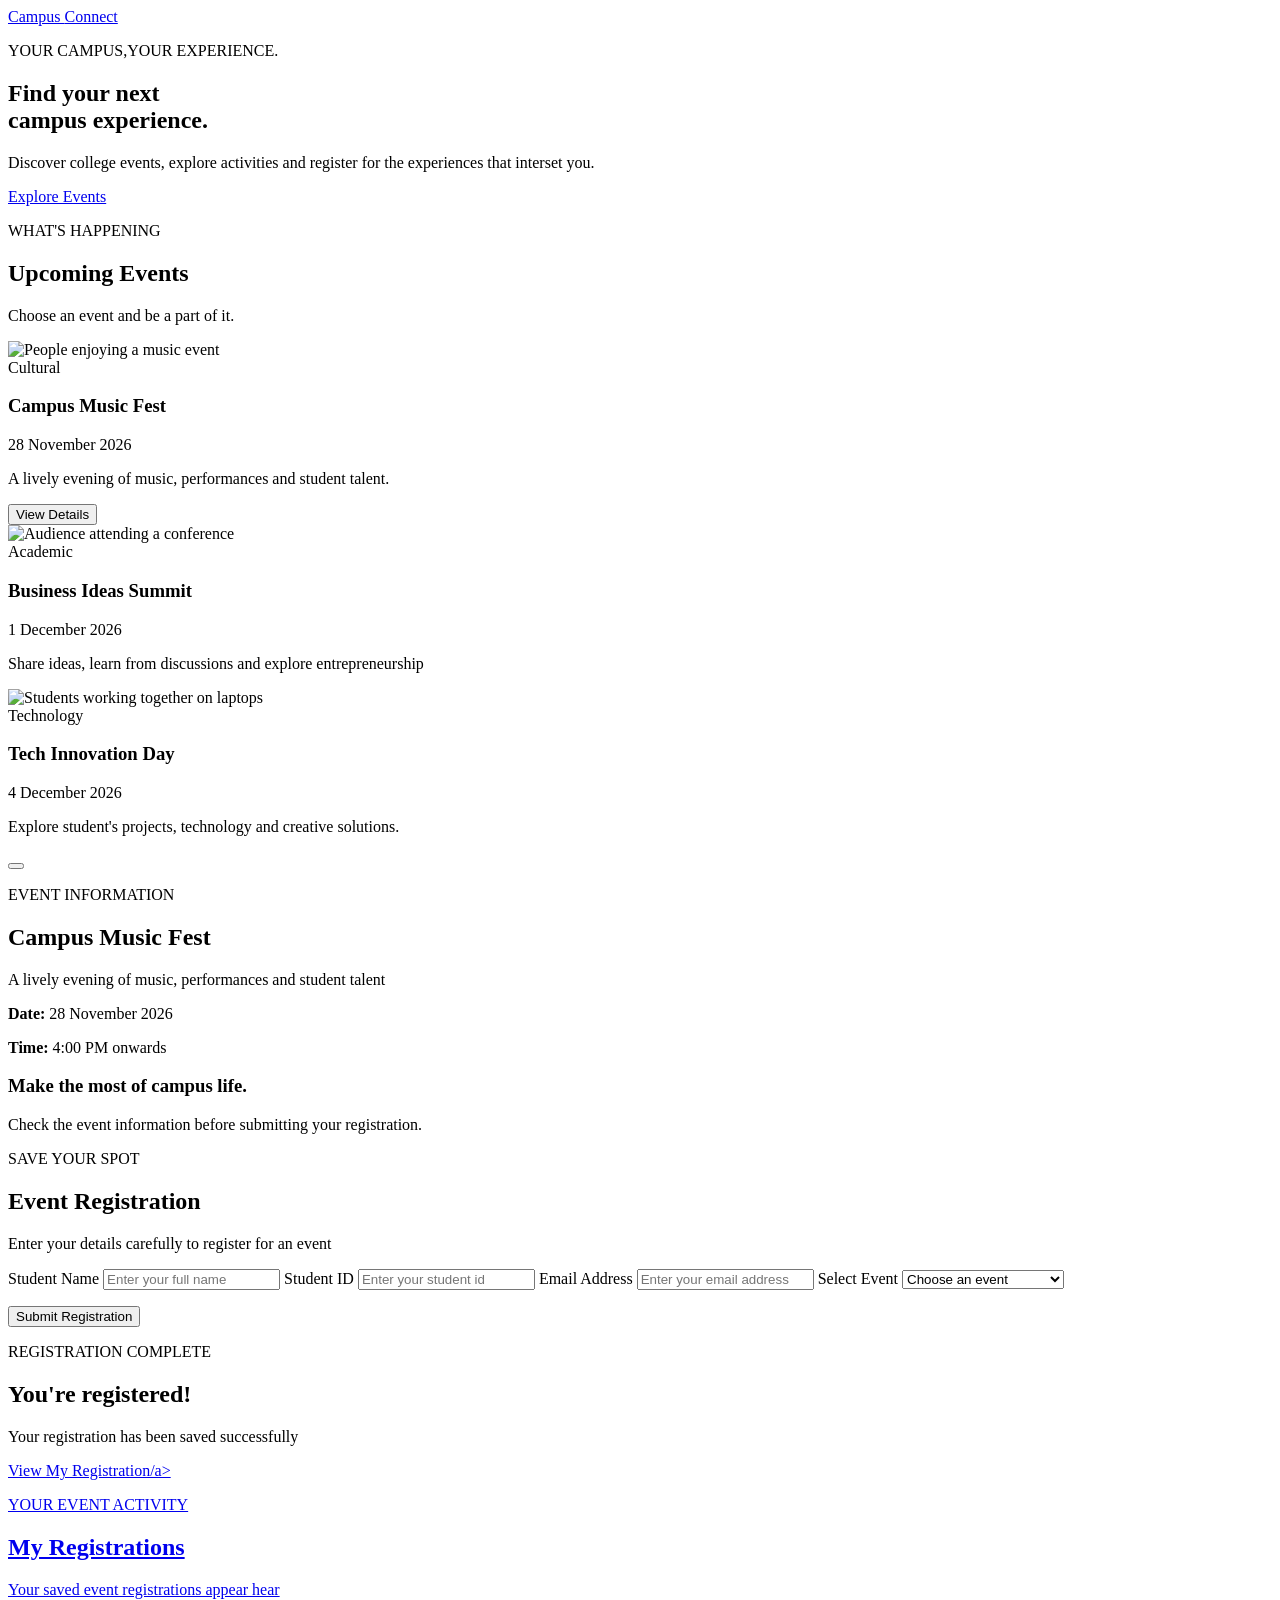
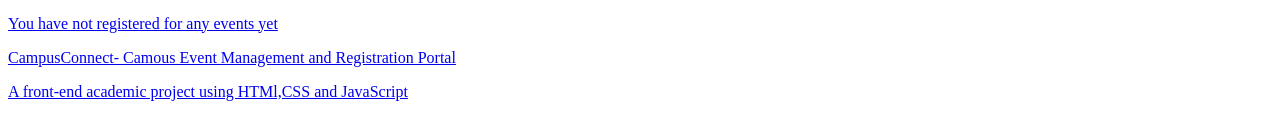
==== cse326project.html @ 8b5e18ee "cse326project.html" ====
<!DOCTYPE html>
<html lang="en">
<head>
    <meta charset="UTF-8">
    <meta name="viewport" content="width=device-width, initial-scale=1.0">
    <title>Document</title>
</head>
<body>
    <header class="header">
        <div class="container nav">
            <a class="logo" href="#home">Campus <span>Connect</span></a>
            <nav>
                <a href="#home"></a>
                <a href="#events"></a>
                <a href="#registration"></a>
            </nav>
        </div>
    </header>
    <main>
        <!-- HOME PAGE -->
         <section id="home" class="hero">
            <div class="container hero-content">
                <p class="eyebrow">YOUR CAMPUS,YOUR EXPERIENCE.</p>
                <h1>Find your next<br><span>campus experience.</span></h1>
                <p class="hero-text">
                    Discover college events, explore activities and register for the experiences that interset you.
                </p>
                <a class="button" href="#events">Explore Events</a>
            </div>
         </section>
         <section id="events" class="section container">
            <div class="section-heading">
                <div>
                    <p class="eyebrow">WHAT'S HAPPENING</p>
                    <h2>Upcoming Events</h2>
                </div>
                <p class="muted">Choose an event and be a part of it.</p>
            </div>
            <div class="event-grid">
                <article class="event-card">
                    <img src="images (3).jpg" alt="People enjoying a music event">
                    <div class="event-info">
                        <span class="tag">Cultural</span>
                        <h3>Campus Music Fest</h3>
                        <p class="event-date">28 November 2026</p>
                        <p>A lively evening of music, performances and student talent.</p>
                        <button class="button event-button" data-event="Campus Music Fest">View Details</button>
                    </div>
                </article>
                <article class="event-card">
                    <img src="images (4).jpg" alt="Audience attending a conference">
                    <div class="event-info">
                        <span class="tag">Academic</span>
                        <h3>Business Ideas Summit</h3>
                        <p class="event-date">1 December 2026</p>
                        <p>Share ideas, learn from discussions and explore entrepreneurship</p>
                   </div>
                </article>
                <article class="event-card">
                    <img src="images (5).jpg" alt="Students working together on laptops">
                    <div class="event-info">
                        <span class="tag">Technology</span>
                        <h3>Tech Innovation Day</h3>
                        <p class="event-date">4 December 2026</p>
                        <p>Explore student's projects, technology and creative solutions.</p>
                        <button class="button event-button" date-event="Tech Innovation Day"></button>
                    </div>
                </article>
            </div>
         </section>
         <!-- EVENT DETAILS -->
          <section id="details" class="section details-section">
            <div class="container details-box">
            </div>
            <p class="eyebrow">EVENT INFORMATION</p>
            <h2 id="detail-title">Campus Music Fest</h2>
            <p id="detail-description">A lively evening of music, performances and student talent</p>
            <div class="detail-list">
                <p><strong>Date:</strong> <span id="detail-date">28 November 2026</span></p>
                <p><strong>Time:</strong> <span id="detail-time">4:00 PM onwards</span></p>
        </div>
        <div class="details-note">
            <span class="note-icon"></span>
            <h3>Make the most of campus life.</h3>
            <p>Check the event information before submitting your registration.</p>
        </div>
          </section>
          <!-- REGISTRATION FORM -->
           <section id="registration" class="section container">
            <div class="form-layout">
                <div>
                <p class="eyebrow">SAVE YOUR SPOT</p>
                <h2>Event Registration</h2>
                <p class="muted">Enter your details carefully to register for an event</p>
            </div>
            <form id="registration-form" class="registration-form">
                <label for="student-name">Student Name</label>
                <input type="text" id="student-name" placeholder="Enter your full name">

                <label for="student-id">Student ID</label>
                <input type="text" id="student-id" placeholder="Enter your student id">

                <label for="student-email">Email Address</label>
                <input type="email" id="student-email" placeholder="Enter your email address">

                <label for="event-choice">Select Event</label>
                <select id="event-choice">
                    <option value="">Choose an event</option>
                    <option value="Campus Music Fest">Campus Music Fest</option>
                    <option value="Business Ideas Summit">Business Ideas Summit</option>
                    <option value="Tech Innovation Day">Tech Innovation Day</option>
                </select>
                <p id="form-error" class="error-message" aria-live="polite"></p>
                <button type="submit" class="button">Submit Registration</button>
            </form>
        </div>
    </section>
    <!-- CONFIRMATION MESSAGE -->
     <section id="confirmation" class="section container hidden">
        <div class="confirmation-box">
            <div class="success-mark"></div>
            <p class="eyebrow">REGISTRATION COMPLETE</p>
            <h2>You're registered!</h2>
            <p id="confirmation-text">Your registration has been saved successfully</p>
            <a href="#registration" class="button">View My Registration/a>
                </div>
             </section>
             <!-- MY REGISTRATIONS -->
              <section id="registration" class="section container">
                <div class="section-heading">
                    <div>
                        <p class="eyebrow">YOUR EVENT ACTIVITY</p>
                        <h2>My Registrations</h2>
                    </div>
                    <p class="mute">Your saved event registrations appear hear</p>
                </div>
                <div id="registration-list" class="registartiom-list">
                    <p class="empty-message">You have not registered for any events yet</p>
            </div>
        </section>
    </main>
    <footer class="footer">
        <div class="container">
            <p>CampusConnect- Camous Event Management and Registration Portal</p>
            <p class="footer-small">A front-end academic project using HTMl,CSS and JavaScript</p>
       </div>
    </footer>
</body>
</html>
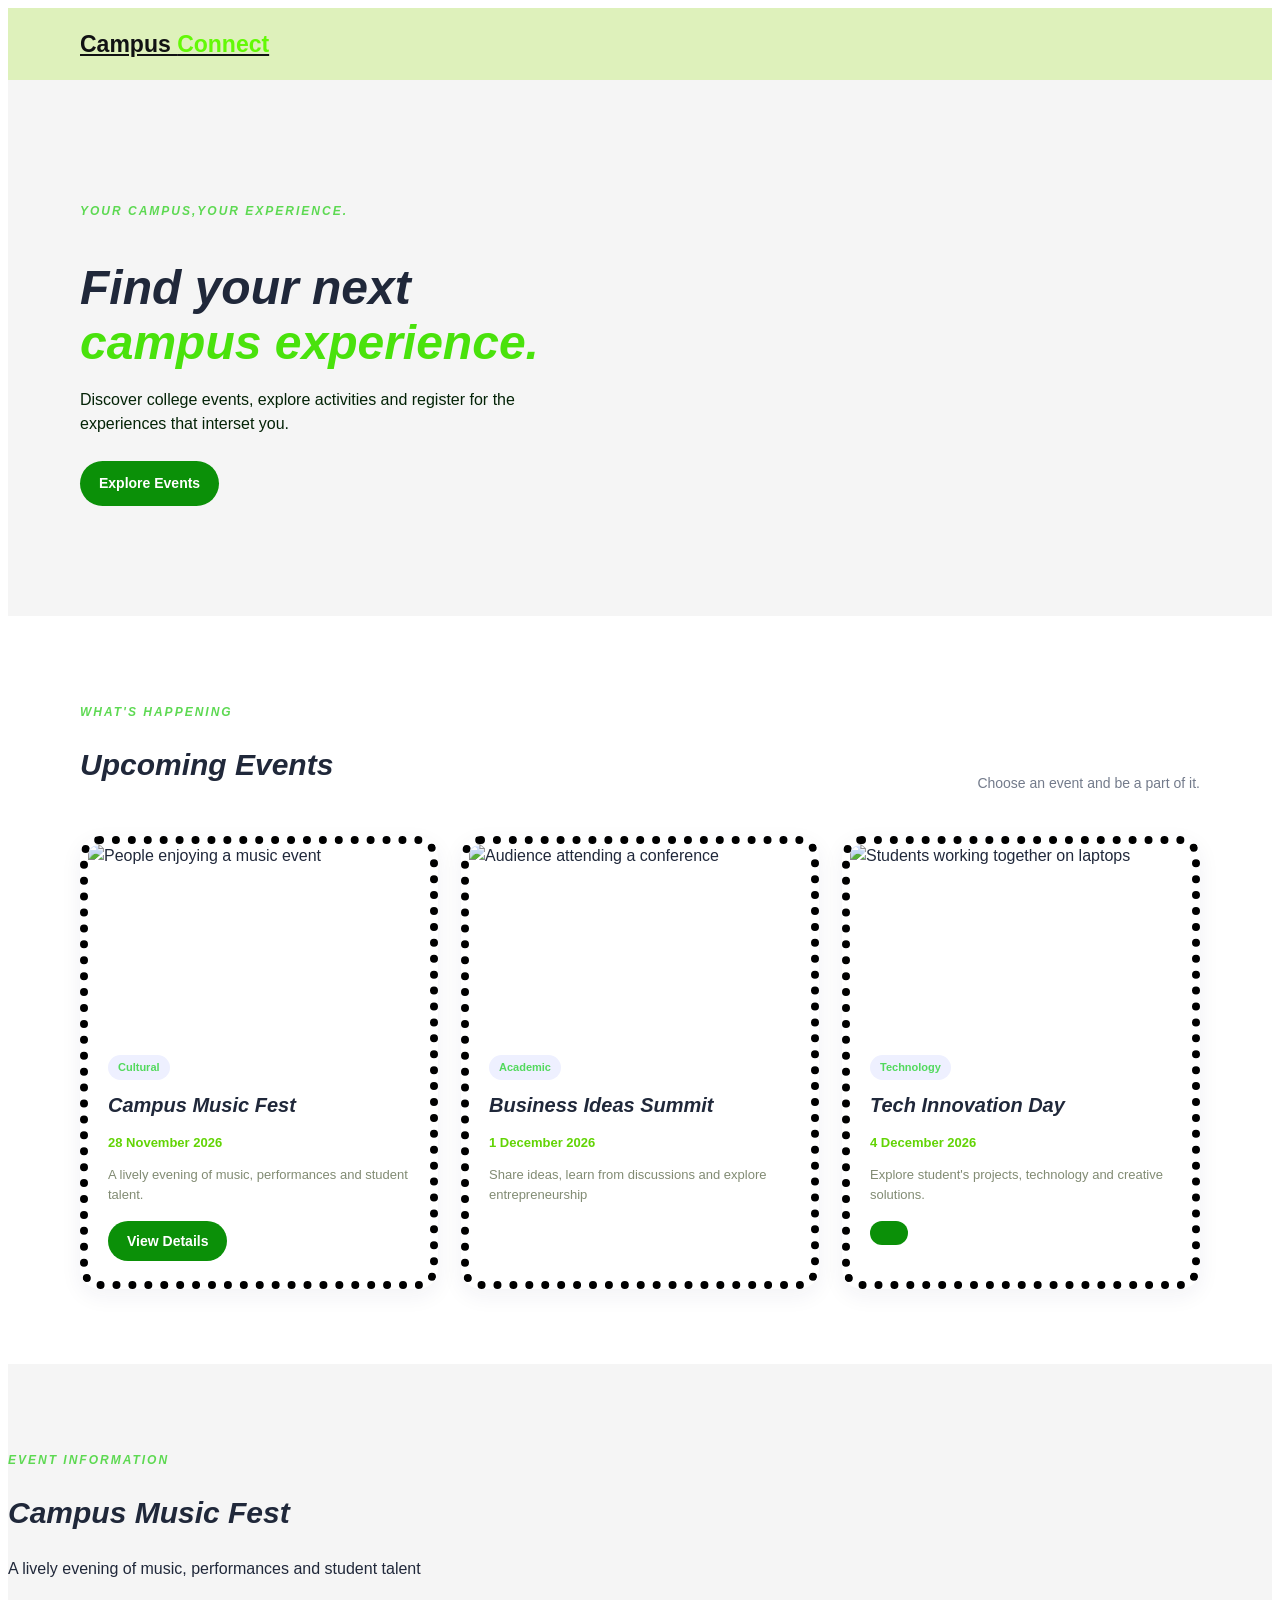
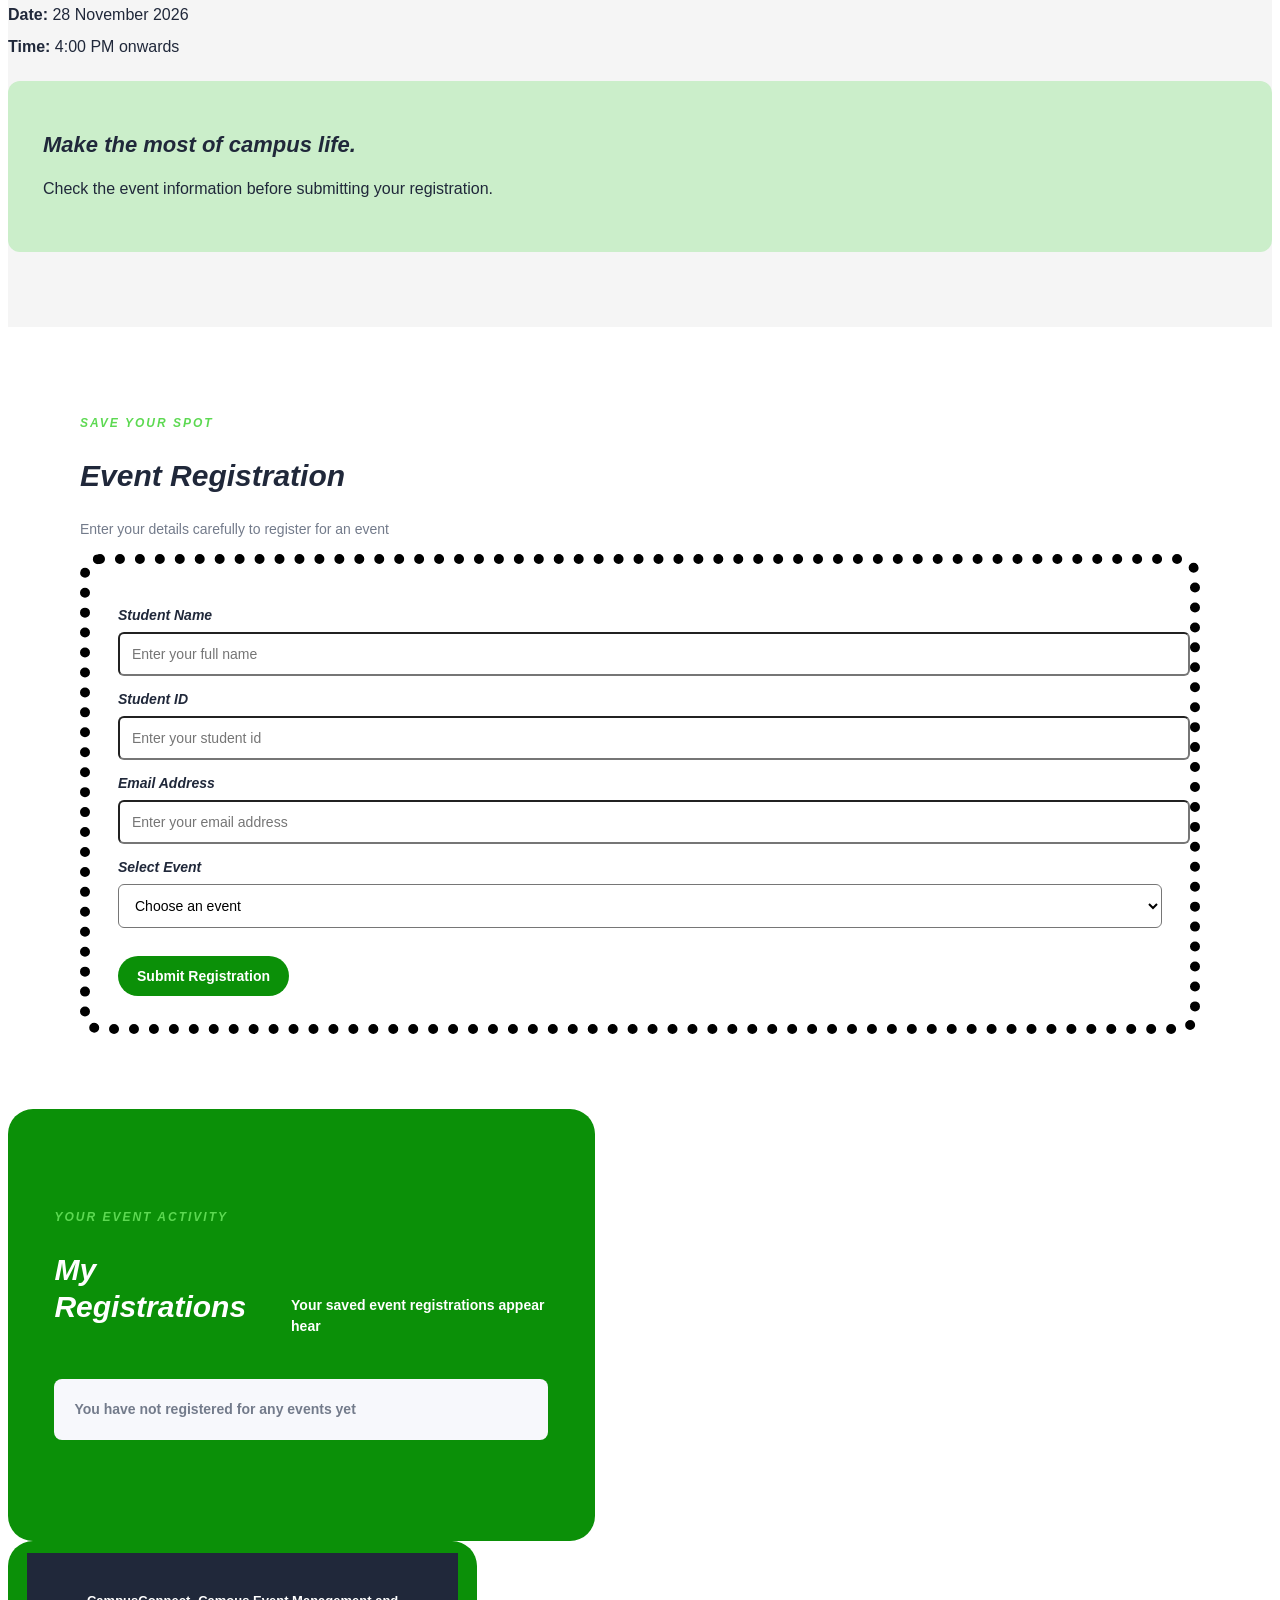
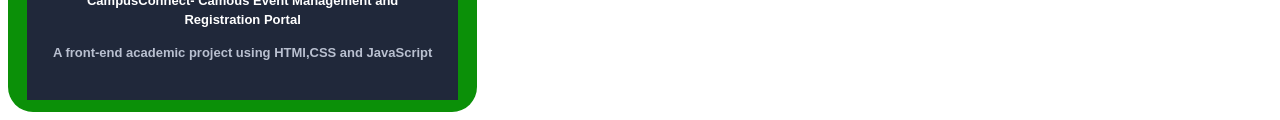
==== commit b7d95246: "cse326project.html" ====
--- a/cse326project.html
+++ b/cse326project.html
@@ -4,6 +4,7 @@
     <meta charset="UTF-8">
     <meta name="viewport" content="width=device-width, initial-scale=1.0">
     <title>Document</title>
+    <link rel="stylesheet" href="style.css">
 </head>
 <body>
     <header class="header">
--- a/style.css
+++ b/style.css
@@ -0,0 +1,390 @@
+body {
+    font-family: Verdana, Geneva, Tahoma, sans-serif, sans-serif;
+    color: #20283a;
+    background-color: #ffffff;
+    line-height: 1.5;
+}
+
+.container {
+    width: 90%;
+    max-width: 1120px;
+    margin: auto;
+}
+
+.header {
+    background-color:rgb(222, 241, 187);
+    position: sticky;
+    top: 0px;
+    z-index: 10;
+}
+
+.nav {
+    min-height: 72px;
+    display: flex;
+    justify-content: space-between;
+    align-items: center;
+    gap: 20px;
+}
+
+.logo {
+    color: #111213;
+    font-size: 23px;
+    font-weight: bold;
+}
+
+.logo span {
+    color: #63f906;
+}
+
+nav {
+    display: flex;
+    gap: 25px;
+}
+
+nav a {
+    color: #5c654c;
+    text-decoration: none;
+    font-size: 15px;
+}
+
+nav a:hover {
+    color: #074af3;
+}
+
+.hero {
+    background-color: whitesmoke;
+    padding: 90px 0;
+}
+
+.hero-content {
+    padding: 20px 0;
+}
+
+.eyebrow {
+    color: #5dd952;
+    font-size: 12px;
+    font-weight: bold;
+    letter-spacing: 2px;
+    margin-bottom: 12px;
+    font-style: italic;
+}
+
+h1 {
+    font-size: 48px;
+    line-height: 1.15;
+    margin-bottom: 18px;
+    font-style: italic;
+}
+
+h1 span {
+    color: #49e20c;
+}
+
+.hero-text {
+    max-width: 520px;
+    color: #042307;
+    margin-bottom: 25px;
+}
+
+.button {
+    display: inline-block;
+    border: none;
+    border-radius: 25px;
+    background-color: #0b9008;
+    color: white;
+    padding: 12px 19px;
+    text-decoration: none;
+    font-size: 14px;
+    font-weight: bolder;
+    cursor: pointer;
+}
+
+.button:hover {
+    background-color: #4ab563;
+}
+
+.section {
+    padding-top: 75px;
+    padding-bottom: 75px;
+}
+
+.section-heading {
+    display: flex;
+    justify-content: space-between;
+    align-items: end;
+    gap: 20px;
+    margin-bottom: 28px;
+}
+
+h2 {
+    font-size: 30px;
+    line-height: 1.25;
+    font-style: italic;
+}
+
+.muted {
+    color: #737b8b;
+    font-size: 14px;
+}
+
+.event-grid {
+    display: grid;
+    grid-template-columns: repeat(3, 1fr);
+    gap: 23px;
+}
+
+.event-card {
+    border: 8px dotted black;
+    border-radius: 20px;
+    overflow: hidden;
+    background-color: #ffffff;
+    box-shadow: 0 7px 22px rgba(30, 42, 80, 0.06);
+}
+
+.event-card img {
+    width: 100%;
+    height: 190px;
+    object-fit: cover;
+    display: block;
+}
+
+.event-info {
+    padding: 20px;
+}
+
+.tag {
+    display: inline-block;
+    color: #52d95d;
+    background-color: #eef0ff;
+    border-radius: 20px;
+    padding: 4px 10px;
+    font-size: 11px;
+    font-weight: bolder;
+}
+
+.event-info h3 {
+    margin: 10px 0 5px;
+    font-size: 20px;
+    font-style: italic;
+}
+
+.event-info p {
+    color: #818b73;
+    font-size: 13px;
+    margin-bottom: 12px;
+}
+
+.event-info .event-date {
+    color: #62d405;
+    font-weight: 800;
+}
+
+.event-button {
+    margin-top: 5px;
+}
+
+.details-section {
+    background-color:whitesmoke;
+}
+
+.details-box {
+    display: grid;
+    grid-template-columns: 1.5fr 1fr;
+    gap: 35px;
+    align-items: center;
+}
+
+.details-box h2 {
+    margin-bottom: 12px;
+    font-style: italic;
+}
+
+.details-box p {
+    color: #687184;
+}
+
+.detail-list {
+    margin: 22px 0;
+}
+
+.detail-list p {
+    margin: 8px 0;
+}
+
+.detail-list strong {
+    color: #20283a;
+}
+
+.details-note {
+    background-color: #cbeeca;
+    border-radius: 12px;
+    padding: 35px;
+}
+
+.note-icon {
+    color: #06f826;
+    font-size: 30px;
+}
+
+.details-note h3 {
+    margin: 12px 0;
+    font-style: italic;
+    font-size: 22px;
+}
+
+.form-layout {
+    /* display: grid; */
+    /* grid-template-columns: 1fr 1.2fr; */
+    /* gap: 50px; */
+    /* align-items: start; */
+}
+
+.registration-form {
+    border: 10px dotted black;
+    border-radius: 20px;
+    padding: 28px;
+}
+
+.registration-form label {
+    display: block;
+    margin: 13px 0 6px;
+    font-size: 14px;
+    font-weight: bold;
+    font-style: italic;
+}
+
+.registration-form input,
+.registration-form select {
+    width: 100%;
+    padding: 12px;
+    border: px dotted #d9dce5;
+    border-radius: 6px;
+    font-size: 14px;
+    background-color: #ffffff;
+}
+
+.registration-form input:focus,
+.registration-form select:focus {
+    outline: 2px solid #cbd2ff;
+    border-color: #5267d9;
+}
+
+.registration-form button {
+    margin-top: 15px;
+}
+
+.error-message {
+    color: #c0392b;
+    font-size: 13px;
+    margin-top: 10px;
+}
+
+.confirmation-box {
+    text-align: center;
+    background-color: #f1f8f3;
+    border-radius: 12px;
+    padding: 40px 20px;
+}
+
+.confirmation-box h2 {
+    margin-bottom: 10px;
+}
+
+.confirmation-box p {
+    margin-bottom: 18px;
+    color: #5f6d63;
+}
+
+.success-mark {
+    width: 48px;
+    height: 48px;
+    line-height: 48px;
+    margin: 0 auto 15px;
+    border-radius: 50%;
+    background-color: #d6efdc;
+    color: #247a3c;
+    font-size: 25px;
+    font-weight: bold;
+}
+
+.hidden {
+    display: none;
+}
+
+.registration-list {
+    display: grid;
+    grid-template-columns: repeat(2, 1fr);
+    gap: 15px;
+}
+
+.saved-registration {
+    border: 1px solid #e8eaf0;
+    border-left: 4px solid #5267d9;
+    border-radius: 8px;
+    padding: 17px;
+    background-color: #ffffff;
+}
+
+.saved-registration h3 {
+    margin-bottom: 5px;
+}
+
+.saved-registration p {
+    color: #737b8b;
+    font-size: 13px;
+}
+
+.empty-message {
+    color: #737b8b;
+    padding: 20px;
+    background-color: #f7f8fc;
+    border-radius: 8px;
+}
+
+.footer {
+    background-color: #20283a;
+    color: #ffffff;
+    text-align: center;
+    padding: 25px 0;
+    font-size: 13px;
+}
+
+.footer-small {
+    color: #b9c0d0;
+    margin-top: 5px;
+}
+
+/* RESPONSIVE DESIGN */
+@media (max-width: 750px) {
+    .nav,
+    .section-heading {
+        flex-direction: column;
+        align-items: flex-start;
+    }
+
+    nav {
+        flex-wrap: wrap;
+        gap: 13px;
+        padding-bottom: 15px;
+    }
+
+    h1 {
+        font-size: 36px;
+    }
+
+    .event-grid,
+    .details-box,
+    .form-layout,
+    .registration-list {
+        grid-template-columns: 1fr;
+    }
+
+    .hero {
+        padding: 60px 0;
+    }
+
+    .section {
+        padding-top: 50px;
+        padding-bottom: 50px;
+    }
+}
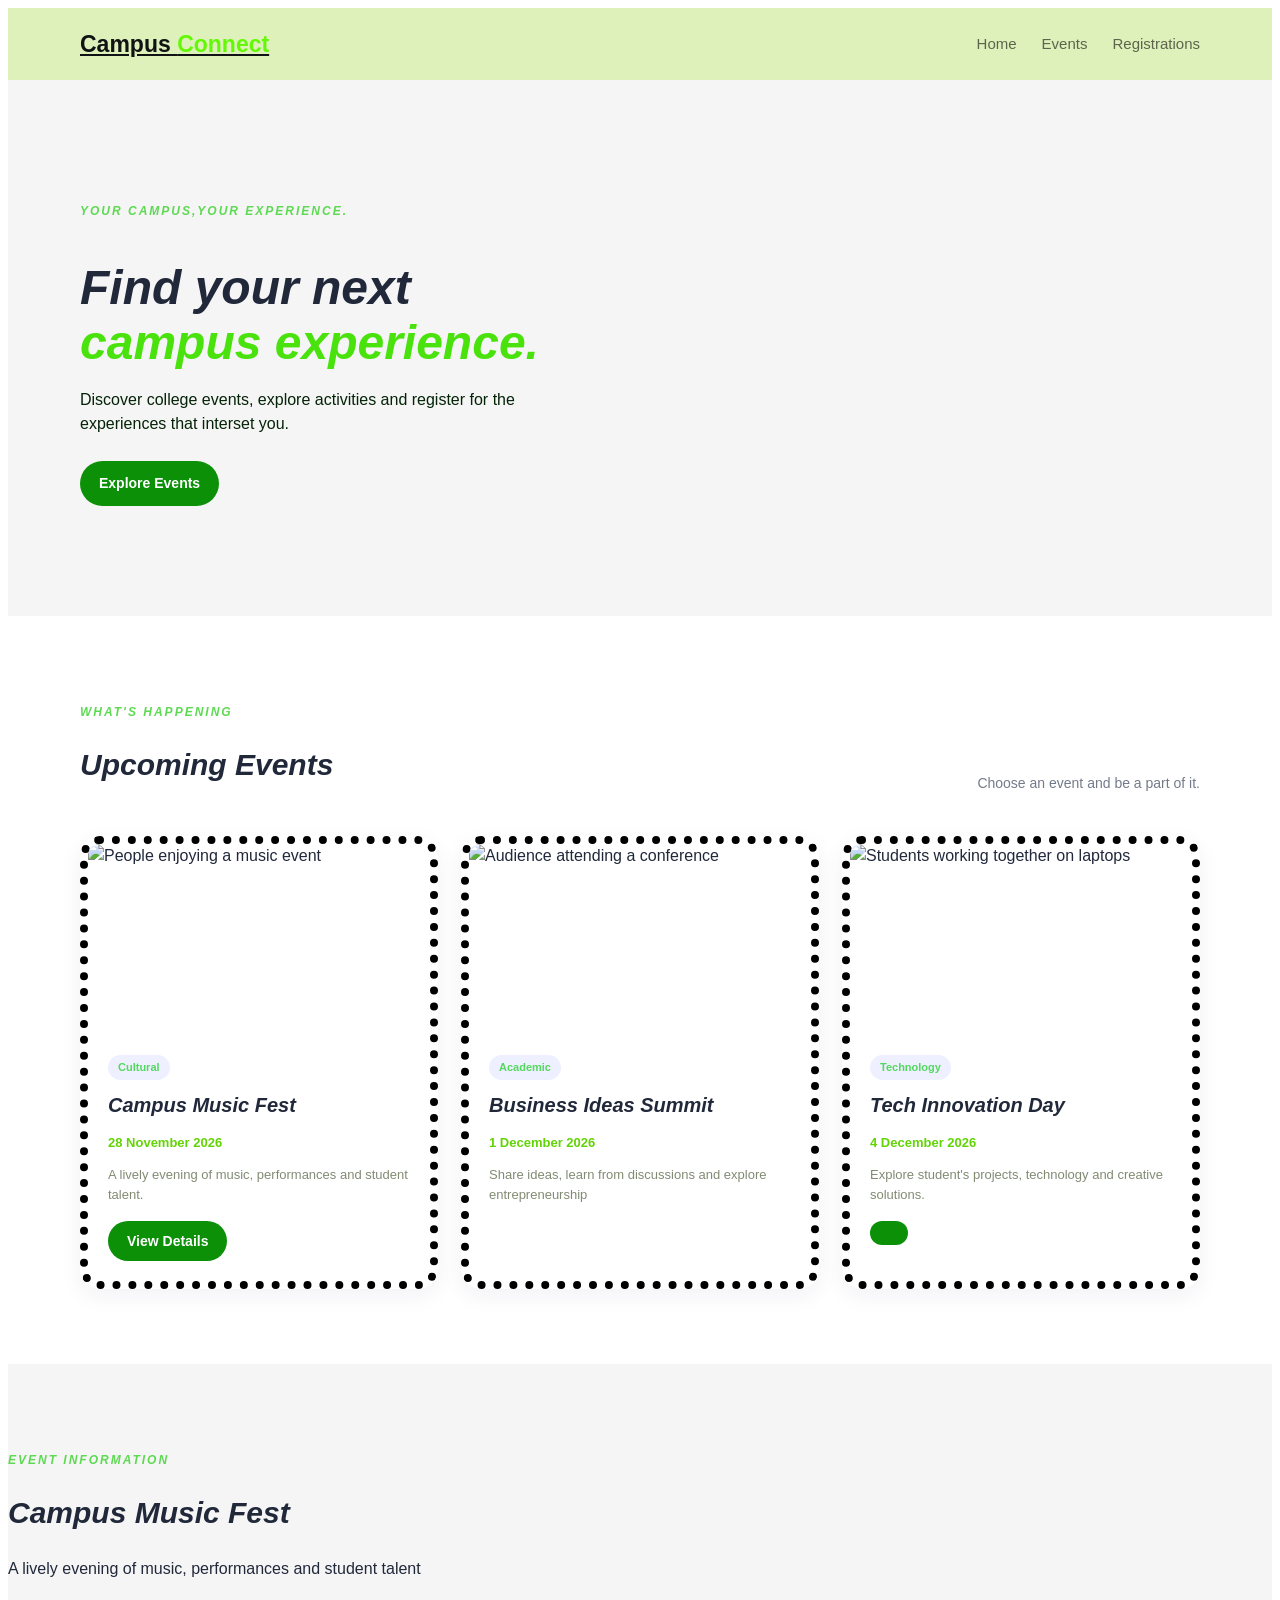
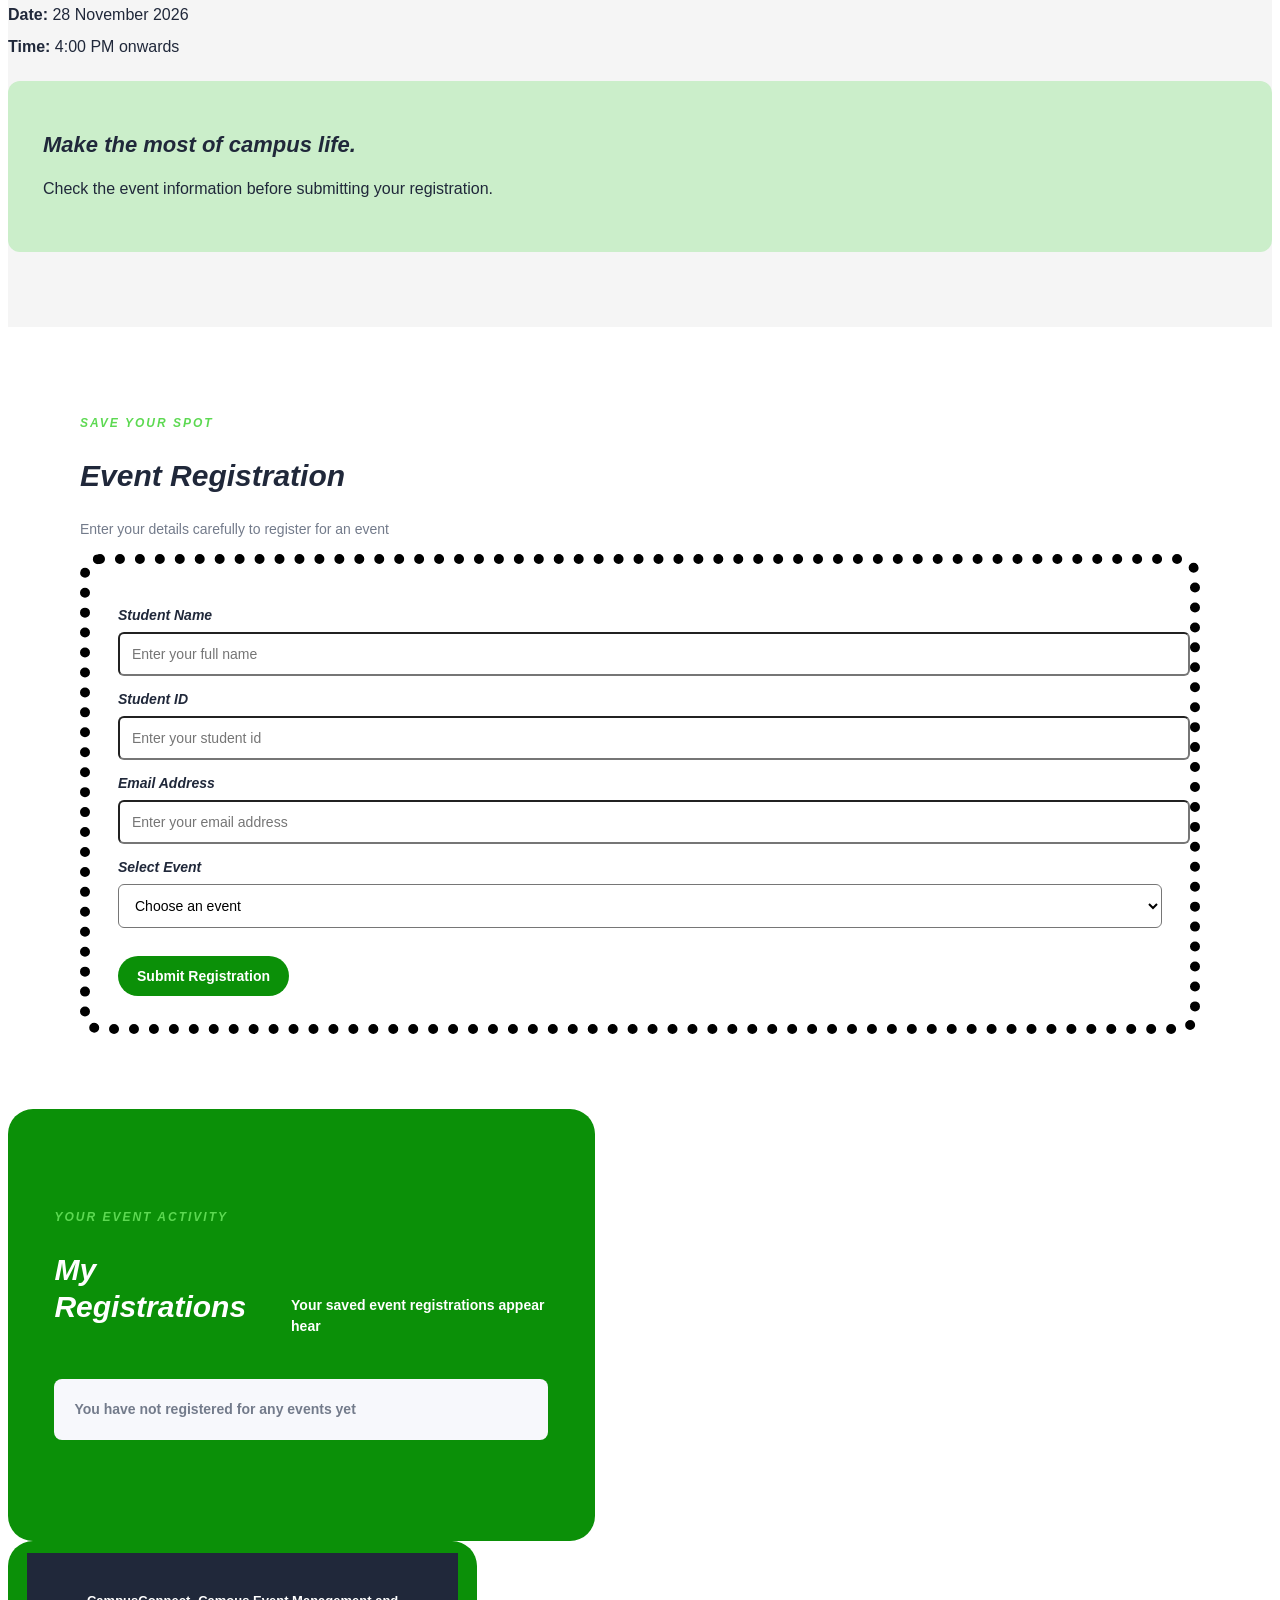
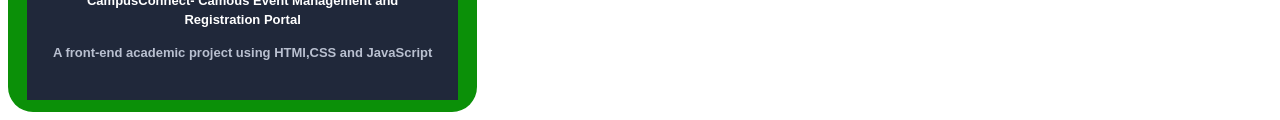
==== commit 21e7edb6: "Update cse326project.html" ====
--- a/cse326project.html
+++ b/cse326project.html
@@ -3,7 +3,7 @@
 <head>
     <meta charset="UTF-8">
     <meta name="viewport" content="width=device-width, initial-scale=1.0">
-    <title>Document</title>
+    <title>CampusConnect</title>
     <link rel="stylesheet" href="style.css">
 </head>
 <body>
@@ -11,9 +11,9 @@
         <div class="container nav">
             <a class="logo" href="#home">Campus <span>Connect</span></a>
             <nav>
-                <a href="#home"></a>
-                <a href="#events"></a>
-                <a href="#registration"></a>
+                <a href="#home">Home</a>
+                <a href="#events">Events</a>
+                <a href="#registration">Registrations</a>
             </nav>
         </div>
     </header>
@@ -147,4 +147,4 @@
        </div>
     </footer>
 </body>
-</html>+</html>
